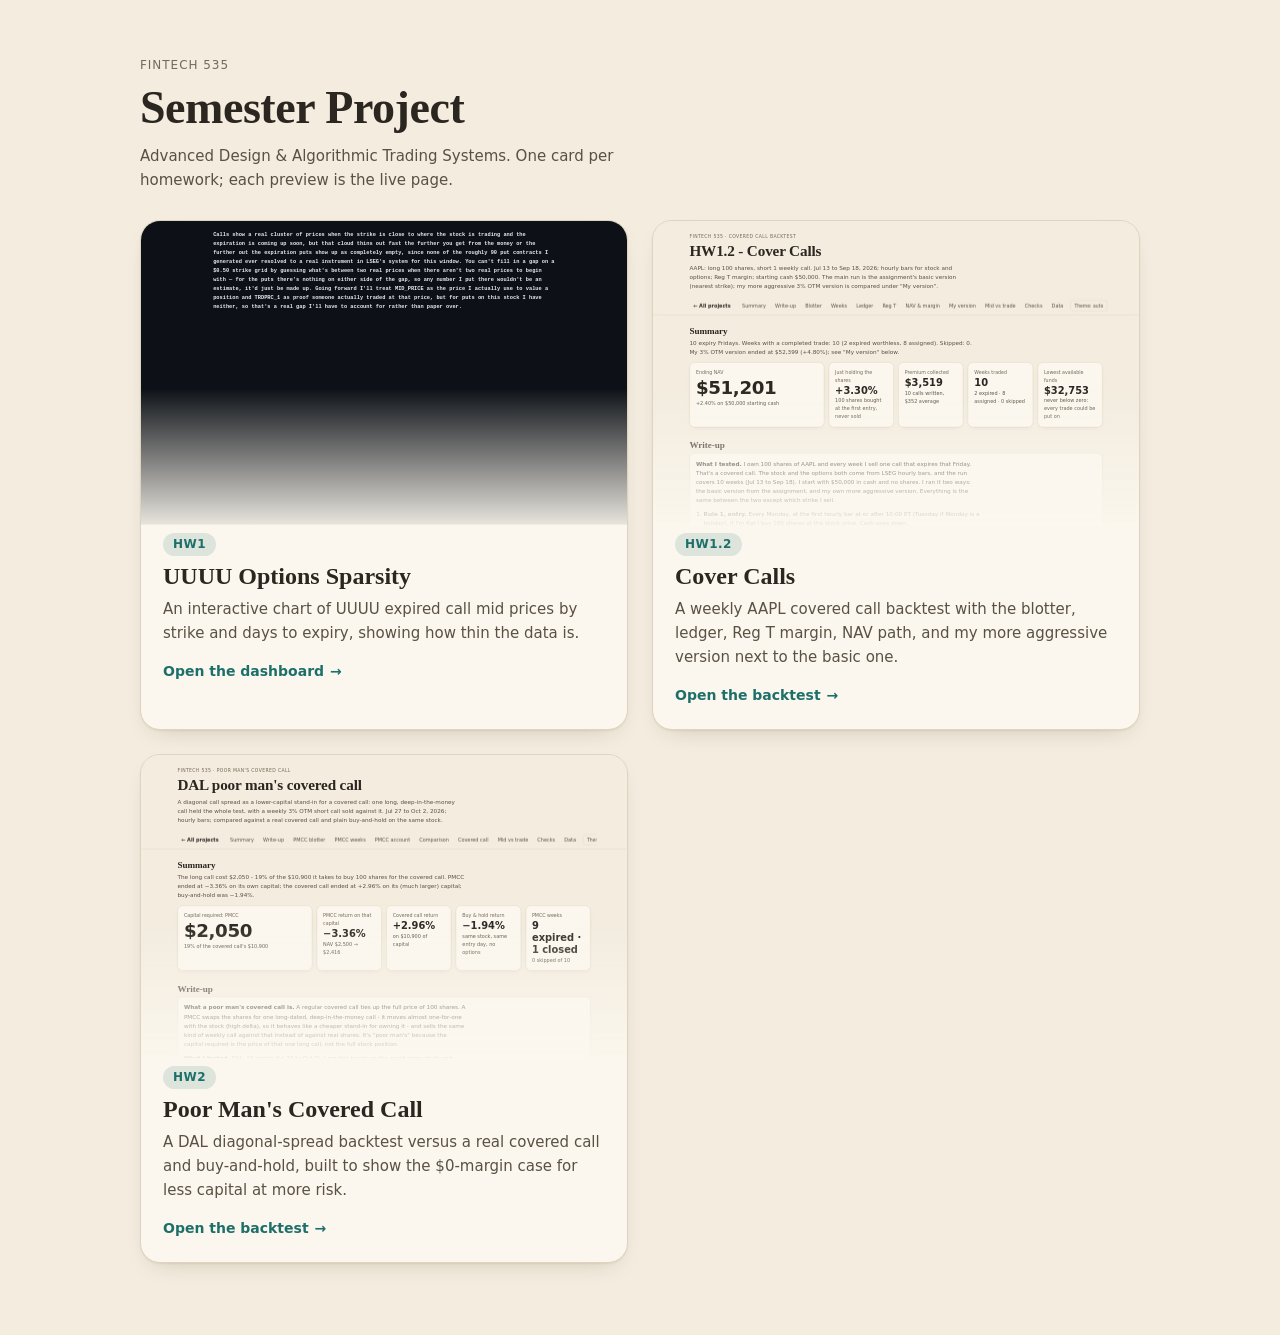
==== index.html @ b8e8e3f3 "Add HW2: Poor Man's Covered Call backtest (DAL)" ====
<!DOCTYPE html>
<html lang="en">
<head>
<meta charset="utf-8">
<meta name="viewport" content="width=device-width, initial-scale=1">
<title>FINTECH 535 - Semester Project</title>
<style>
  :root {
    color-scheme: light;
    --bg: #f3ecdf; --surface: #fbf7ee; --surface-2: #ede4d3;
    --ink: #2b2620; --ink-2: #5a5144; --ink-3: #75695a;
    --hair: #dfd4bf; --accent: #1d6f6a; --accent-2: #b85a33;
    --shadow: 0 1px 2px rgba(80, 60, 20, 0.07), 0 10px 24px -14px rgba(80, 60, 20, 0.28);
    --shadow-up: 0 2px 4px rgba(80, 60, 20, 0.08), 0 18px 36px -16px rgba(80, 60, 20, 0.38);
    --fade: 251, 247, 238;   /* surface as r, g, b for the gradient over each preview */
  }
  @media (prefers-color-scheme: dark) {
    :root {
      color-scheme: dark;
      --bg: #1f1b16; --surface: #29241d; --surface-2: #332d24;
      --ink: #f2eadb; --ink-2: #cdc3af; --ink-3: #a29883;
      --hair: #40382c; --accent: #4fb0a8; --accent-2: #e58a5e;
      --shadow: none; --shadow-up: 0 18px 36px -16px rgba(0, 0, 0, 0.6);
      --fade: 41, 36, 29;
    }
  }
  * { box-sizing: border-box; }
  body {
    margin: 0; background: var(--bg); color: var(--ink);
    font: 15px/1.6 ui-sans-serif, system-ui, -apple-system, "Segoe UI", Roboto, sans-serif;
    -webkit-font-smoothing: antialiased;
  }
  .wrap { max-width: 1040px; margin: 0 auto; padding: 0 20px; }
  header.wrap { padding-top: 56px; padding-bottom: 28px; }
  .eyebrow { margin: 0 0 8px; color: var(--ink-3); font-size: 12px; letter-spacing: .08em; text-transform: uppercase; }
  h1 { margin: 0 0 10px; font: 600 clamp(30px, 5.5vw, 46px)/1.1 ui-serif, Georgia, "Iowan Old Style", "Times New Roman", serif; letter-spacing: -0.01em; }
  header p.sub { margin: 0; color: var(--ink-2); max-width: 56ch; }

  .grid { display: grid; grid-template-columns: repeat(auto-fit, minmax(min(100%, 420px), 1fr)); gap: 24px; padding-bottom: 72px; }

  .proj {
    display: flex; flex-direction: column; text-decoration: none; color: inherit;
    background: var(--surface); border: 1px solid var(--hair); border-radius: 20px; overflow: hidden;
    box-shadow: var(--shadow); transition: transform .22s ease, box-shadow .22s ease, border-color .22s ease;
  }
  .proj:hover, .proj:focus-visible { transform: translateY(-4px); box-shadow: var(--shadow-up); border-color: var(--accent); outline: none; }
  .proj:focus-visible { outline: 2px solid var(--accent); outline-offset: 3px; }

  /* the preview: the real site, scaled down and not clickable, fading into the card below it */
  .peek { position: relative; aspect-ratio: 16 / 10; overflow: hidden; background: var(--surface-2); }
  .peek iframe {
    position: absolute; top: 0; left: 0; width: 1280px; height: 800px; border: 0;
    transform-origin: 0 0; pointer-events: none; background: transparent;
    transition: filter .22s ease;
  }
  .peek::after {
    content: ""; position: absolute; inset: 0; pointer-events: none;
    background: linear-gradient(to bottom, rgba(var(--fade), 0) 55%, rgba(var(--fade), 0.92) 100%);
  }
  .proj:hover .peek iframe { filter: saturate(1.08); }

  .body { padding: 6px 22px 22px; }
  .tag { display: inline-block; margin: 0 0 6px; padding: 2px 10px; border-radius: 999px; font-size: 12px; font-weight: 650; letter-spacing: .04em;
    color: var(--accent); background: color-mix(in srgb, var(--accent) 14%, transparent); }
  .proj h2 { margin: 0 0 6px; font: 600 24px/1.2 ui-serif, Georgia, "Iowan Old Style", "Times New Roman", serif; }
  .proj p { margin: 0 0 14px; color: var(--ink-2); }
  .go { display: inline-flex; align-items: center; gap: 6px; color: var(--accent); font-weight: 650; font-size: 14px; }
  .go span { display: inline-block; transition: transform .2s ease; }
  .proj:hover .go span { transform: translateX(4px); }

  @media (prefers-reduced-motion: reduce) {
    .proj, .go span, .peek iframe { transition: none; }
    .proj:hover, .proj:focus-visible { transform: none; }
  }
  footer { padding: 0 0 48px; color: var(--ink-3); font-size: 13px; }
</style>
</head>
<body>

<header class="wrap">
  <p class="eyebrow">FINTECH 535</p>
  <h1>Semester Project</h1>
  <p class="sub">Advanced Design &amp; Algorithmic Trading Systems. One card per homework; each preview is the live page.</p>
</header>

<main class="wrap">
  <div class="grid">

    <a class="proj" href="hw1/index.html" aria-label="Open HW1: UUUU expired options sparsity dashboard">
      <div class="peek">
        <iframe src="hw1/index.html" title="" tabindex="-1" aria-hidden="true" loading="lazy" sandbox="allow-scripts allow-same-origin"></iframe>
      </div>
      <div class="body">
        <span class="tag">HW1</span>
        <h2>UUUU Options Sparsity</h2>
        <p>An interactive chart of UUUU expired call mid prices by strike and days to expiry, showing how thin the data is.</p>
        <span class="go">Open the dashboard <span aria-hidden="true">&rarr;</span></span>
      </div>
    </a>

    <a class="proj" href="hw1_2/index.html" aria-label="Open HW1.2: Cover Calls">
      <div class="peek">
        <iframe src="hw1_2/index.html" title="" tabindex="-1" aria-hidden="true" loading="lazy" sandbox="allow-scripts allow-same-origin"></iframe>
      </div>
      <div class="body">
        <span class="tag">HW1.2</span>
        <h2>Cover Calls</h2>
        <p>A weekly AAPL covered call backtest with the blotter, ledger, Reg T margin, NAV path, and my more aggressive version next to the basic one.</p>
        <span class="go">Open the backtest <span aria-hidden="true">&rarr;</span></span>
      </div>
    </a>

    <a class="proj" href="hw2/index.html" aria-label="Open HW2: Poor Man's Covered Call">
      <div class="peek">
        <iframe src="hw2/index.html" title="" tabindex="-1" aria-hidden="true" loading="lazy" sandbox="allow-scripts allow-same-origin"></iframe>
      </div>
      <div class="body">
        <span class="tag">HW2</span>
        <h2>Poor Man's Covered Call</h2>
        <p>A DAL diagonal-spread backtest versus a real covered call and buy-and-hold, built to show the $0-margin case for less capital at more risk.</p>
        <span class="go">Open the backtest <span aria-hidden="true">&rarr;</span></span>
      </div>
    </a>

  </div>
</main>

<script>
  // Scale each 1280 x 800 preview to the width of its card.
  (function () {
    var boxes = document.querySelectorAll(".peek");
    function fit(box) {
      var f = box.querySelector("iframe");
      f.style.transform = "scale(" + (box.clientWidth / 1280) + ")";
    }
    boxes.forEach(fit);
    if (window.ResizeObserver) {
      var ro = new ResizeObserver(function (es) { es.forEach(function (e) { fit(e.target); }); });
      boxes.forEach(function (b) { ro.observe(b); });
    } else {
      window.addEventListener("resize", function () { boxes.forEach(fit); });
    }
  })();
</script>
</body>
</html>
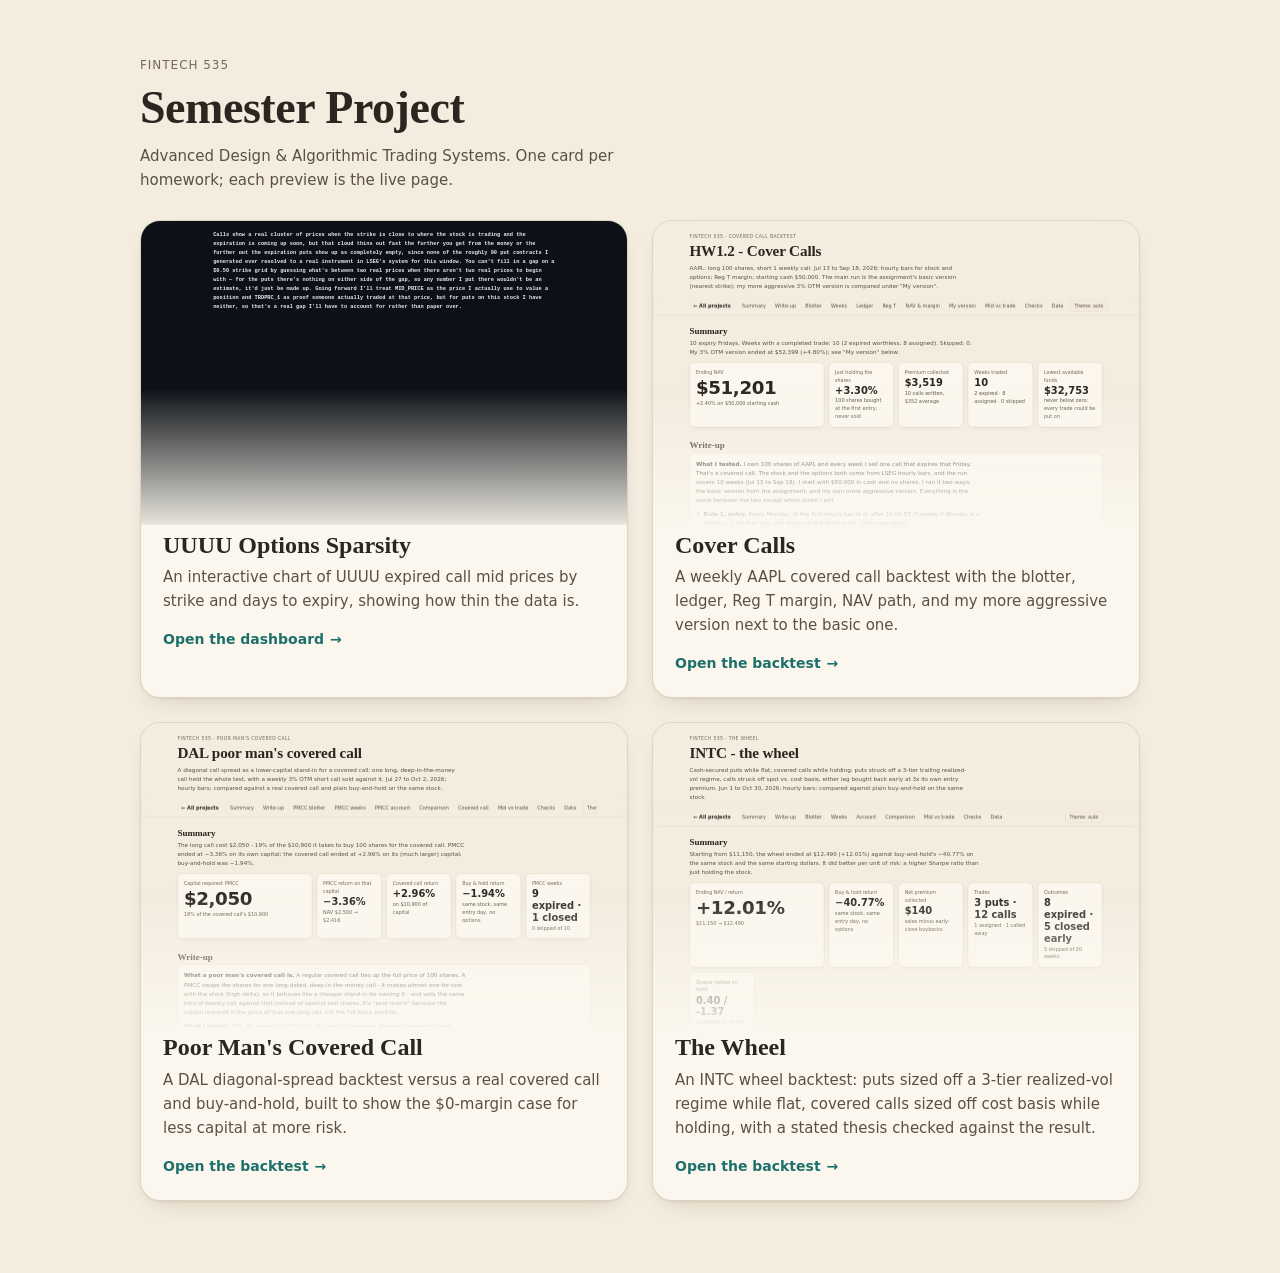
==== commit 0d9a951c: "Add HW3: INTC wheel backtest, write-up, and story page" ====
--- a/index.html
+++ b/index.html
@@ -91,7 +91,6 @@
         <iframe src="hw1/index.html" title="" tabindex="-1" aria-hidden="true" loading="lazy" sandbox="allow-scripts allow-same-origin"></iframe>
       </div>
       <div class="body">
-        <span class="tag">HW1</span>
         <h2>UUUU Options Sparsity</h2>
         <p>An interactive chart of UUUU expired call mid prices by strike and days to expiry, showing how thin the data is.</p>
         <span class="go">Open the dashboard <span aria-hidden="true">&rarr;</span></span>
@@ -103,7 +102,6 @@
         <iframe src="hw1_2/index.html" title="" tabindex="-1" aria-hidden="true" loading="lazy" sandbox="allow-scripts allow-same-origin"></iframe>
       </div>
       <div class="body">
-        <span class="tag">HW1.2</span>
         <h2>Cover Calls</h2>
         <p>A weekly AAPL covered call backtest with the blotter, ledger, Reg T margin, NAV path, and my more aggressive version next to the basic one.</p>
         <span class="go">Open the backtest <span aria-hidden="true">&rarr;</span></span>
@@ -115,9 +113,19 @@
         <iframe src="hw2/index.html" title="" tabindex="-1" aria-hidden="true" loading="lazy" sandbox="allow-scripts allow-same-origin"></iframe>
       </div>
       <div class="body">
-        <span class="tag">HW2</span>
         <h2>Poor Man's Covered Call</h2>
         <p>A DAL diagonal-spread backtest versus a real covered call and buy-and-hold, built to show the $0-margin case for less capital at more risk.</p>
+        <span class="go">Open the backtest <span aria-hidden="true">&rarr;</span></span>
+      </div>
+    </a>
+
+    <a class="proj" href="hw3/index.html" aria-label="Open The Wheel">
+      <div class="peek">
+        <iframe src="hw3/index.html" title="" tabindex="-1" aria-hidden="true" loading="lazy" sandbox="allow-scripts allow-same-origin"></iframe>
+      </div>
+      <div class="body">
+        <h2>The Wheel</h2>
+        <p>An INTC wheel backtest: puts sized off a 3-tier realized-vol regime while flat, covered calls sized off cost basis while holding, with a stated thesis checked against the result.</p>
         <span class="go">Open the backtest <span aria-hidden="true">&rarr;</span></span>
       </div>
     </a>
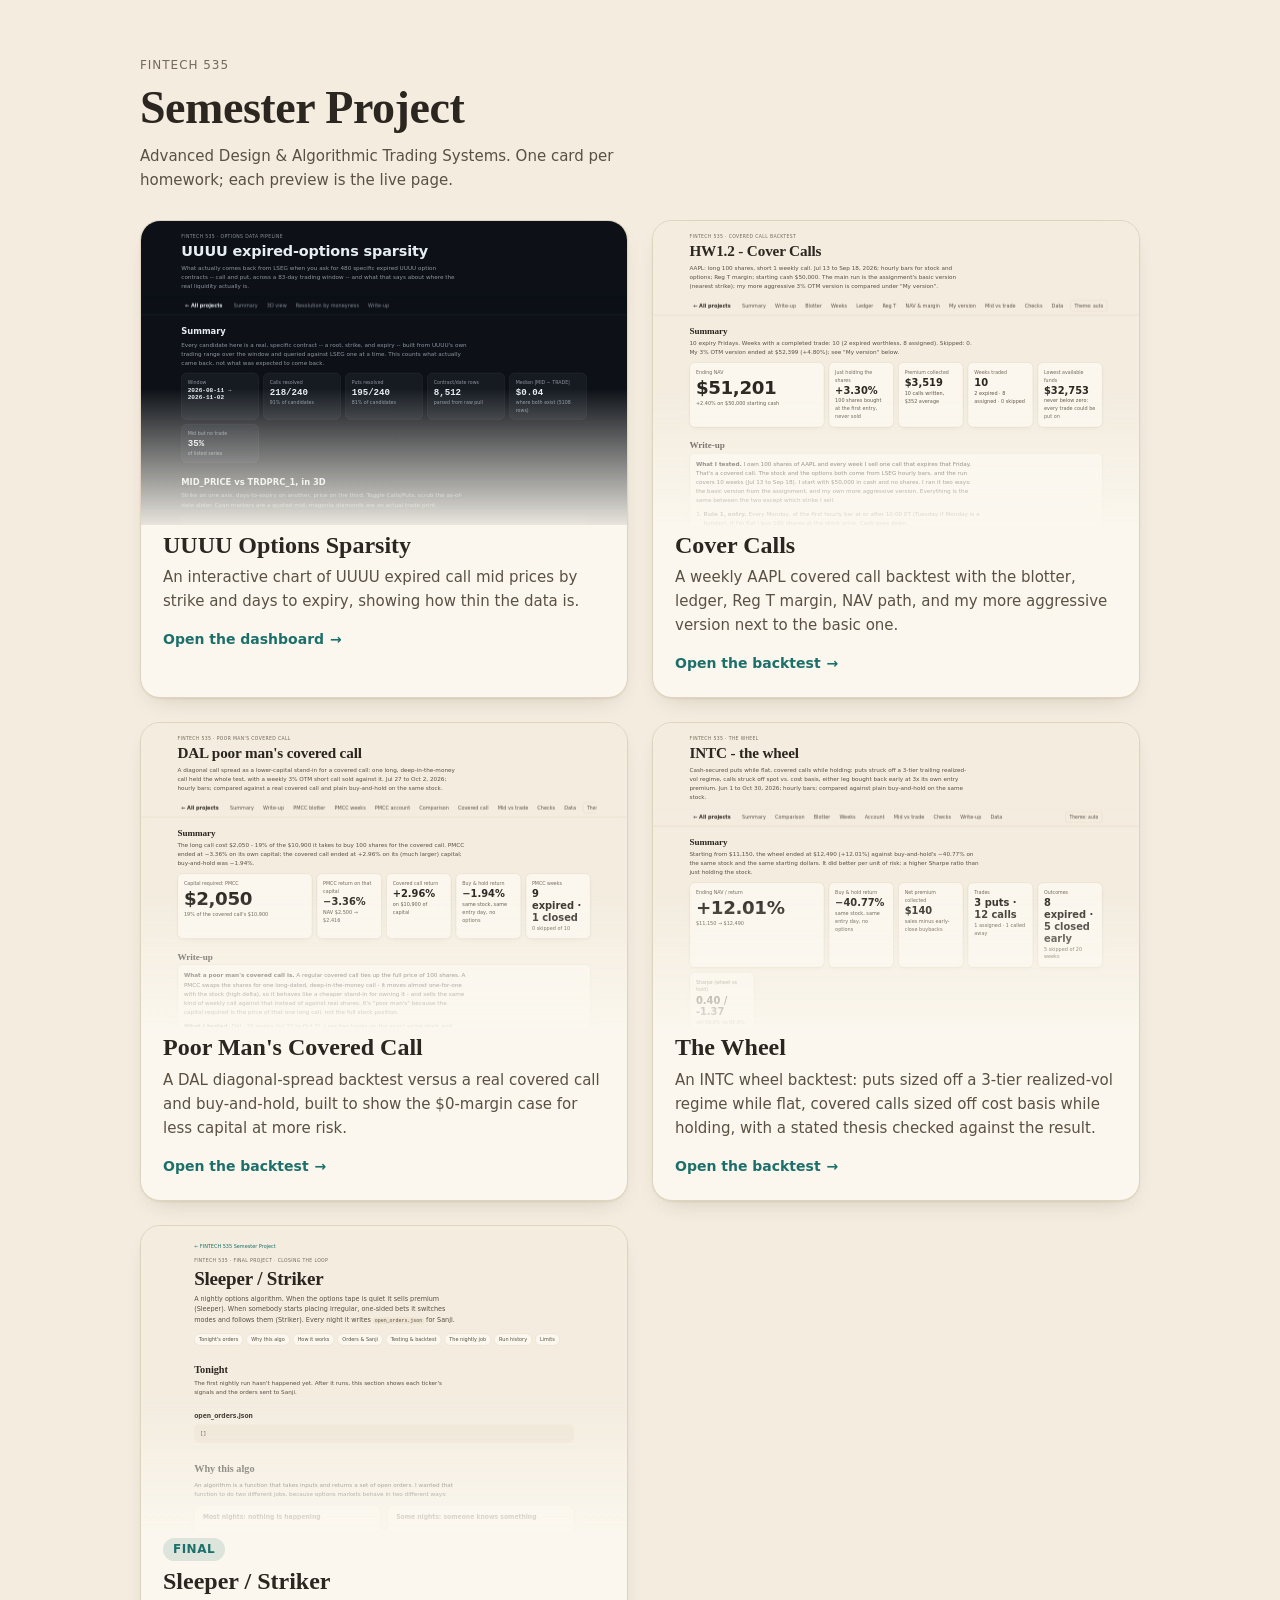
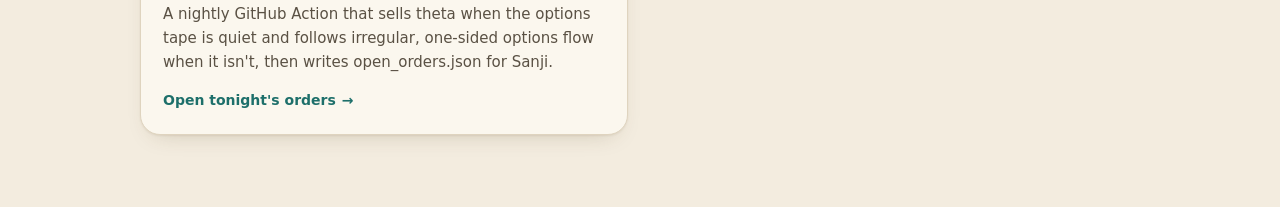
==== commit a289c333: "Final project: Sleeper/Striker nightly algo writing open_orders.json - final/: scanner (greeks, irre" ====
--- a/index.html
+++ b/index.html
@@ -4,6 +4,15 @@
 <meta charset="utf-8">
 <meta name="viewport" content="width=device-width, initial-scale=1">
 <title>FINTECH 535 - Semester Project</title>
+<meta property="og:title" content="FINTECH 535 - Semester Project">
+<meta property="og:description" content="Options strategy backtesting platform: covered calls and poor man's covered calls with trade blotter, ledger, and Reg T margin tracking.">
+<meta property="og:type" content="website">
+<meta property="og:url" content="https://bigjayjayhuang.github.io/FIN---Adv-Algo-Trading/">
+<meta property="og:image" content="https://bigjayjayhuang.github.io/FIN---Adv-Algo-Trading/preview.png">
+<meta property="og:image:width" content="1200">
+<meta property="og:image:height" content="630">
+<meta name="twitter:card" content="summary_large_image">
+
 <style>
   :root {
     color-scheme: light;
@@ -130,6 +139,18 @@
       </div>
     </a>
 
+    <a class="proj" href="final/index.html" aria-label="Open the final project: Sleeper / Striker">
+      <div class="peek">
+        <iframe src="final/index.html" title="" tabindex="-1" aria-hidden="true" loading="lazy" sandbox="allow-scripts allow-same-origin"></iframe>
+      </div>
+      <div class="body">
+        <span class="tag">FINAL</span>
+        <h2>Sleeper / Striker</h2>
+        <p>A nightly GitHub Action that sells theta when the options tape is quiet and follows irregular, one-sided options flow when it isn't, then writes open_orders.json for Sanji.</p>
+        <span class="go">Open tonight's orders <span aria-hidden="true">&rarr;</span></span>
+      </div>
+    </a>
+
   </div>
 </main>
 
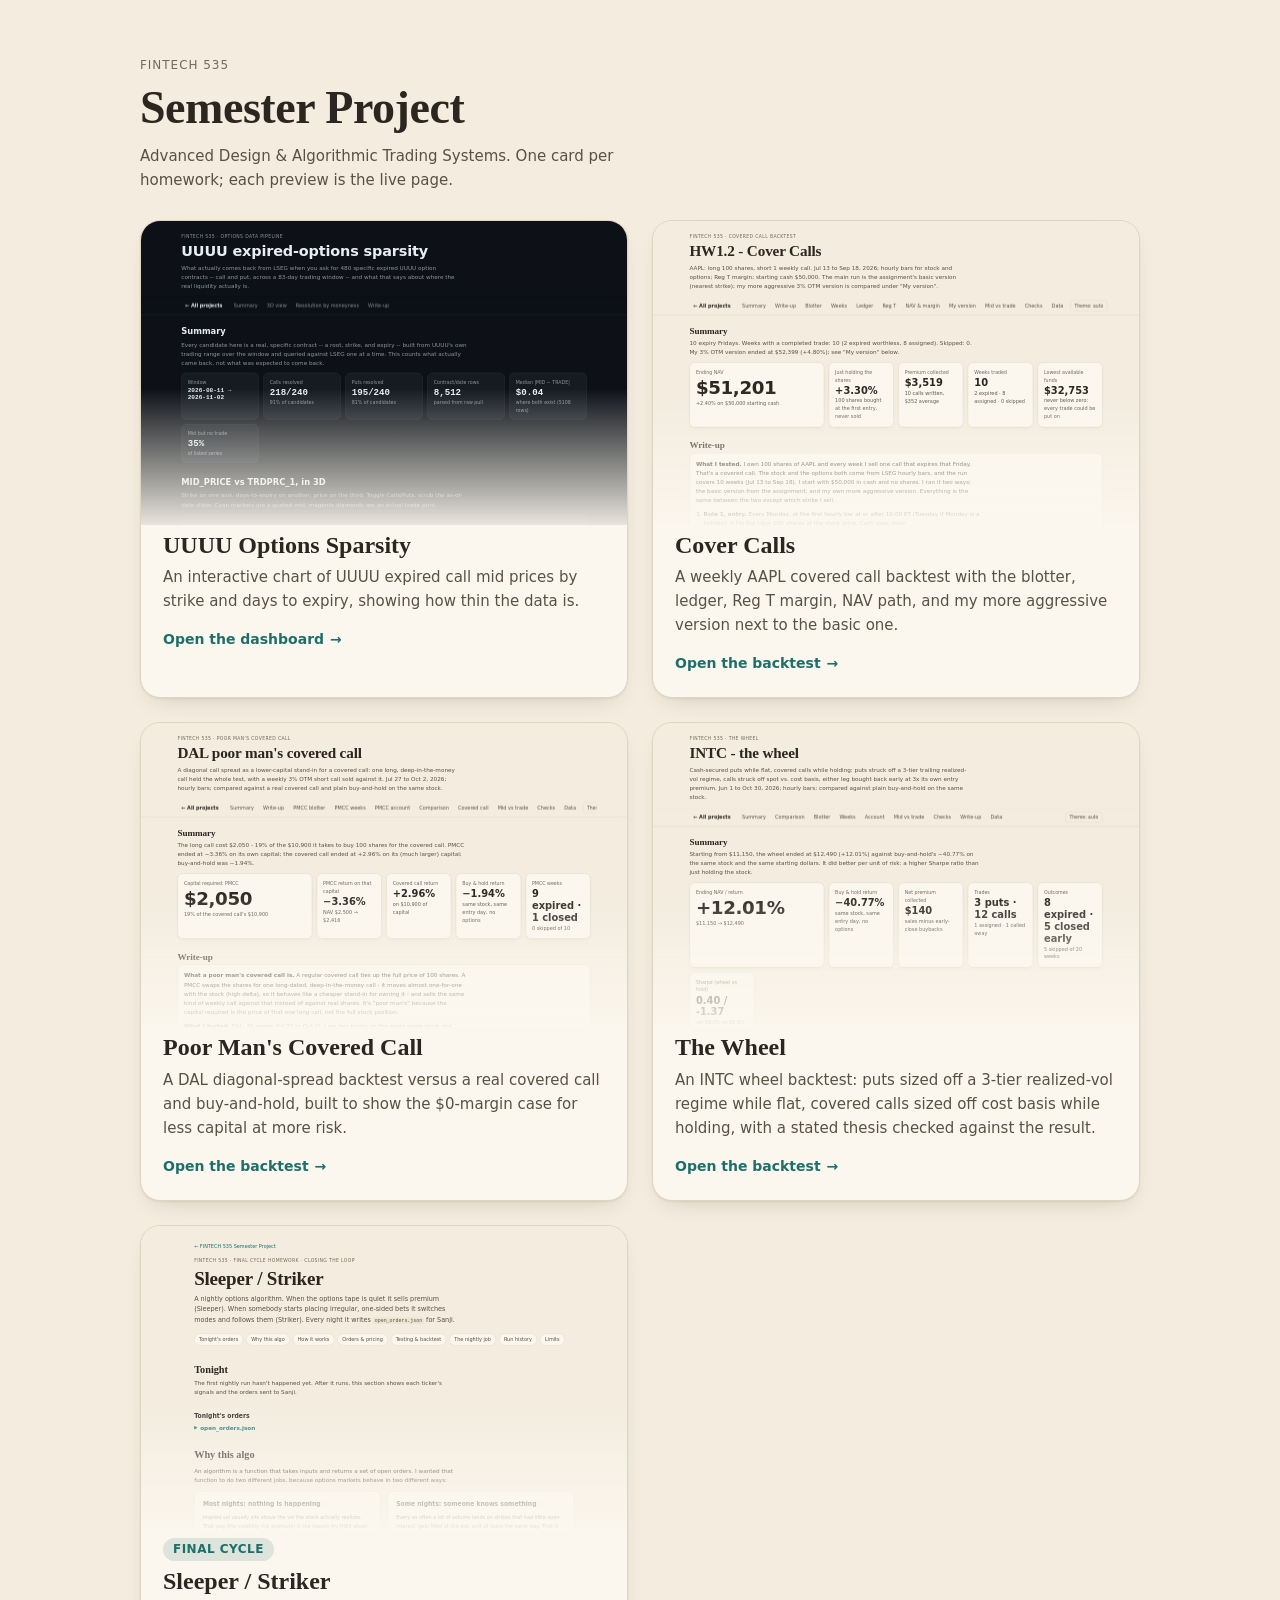
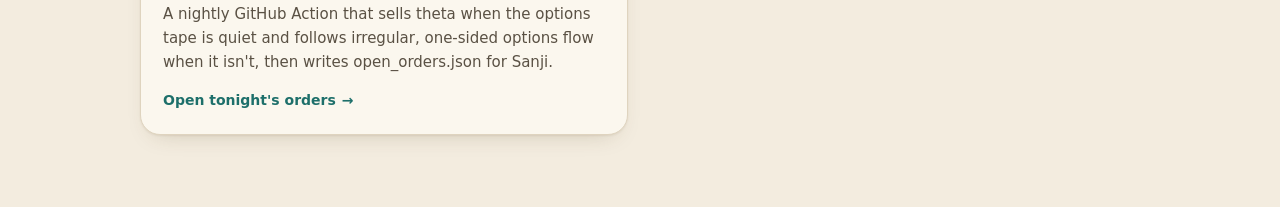
==== commit 5229340b: "Rename to Final Cycle homework (final/ -> final-cycle/) Co-Authored-By: Claude Opus 5.5 <noreply@ant" ====
--- a/index.html
+++ b/index.html
@@ -139,12 +139,12 @@
       </div>
     </a>
 
-    <a class="proj" href="final/index.html" aria-label="Open the final project: Sleeper / Striker">
+    <a class="proj" href="final-cycle/index.html" aria-label="Open the Final Cycle homework: Sleeper / Striker">
       <div class="peek">
-        <iframe src="final/index.html" title="" tabindex="-1" aria-hidden="true" loading="lazy" sandbox="allow-scripts allow-same-origin"></iframe>
+        <iframe src="final-cycle/index.html" title="" tabindex="-1" aria-hidden="true" loading="lazy" sandbox="allow-scripts allow-same-origin"></iframe>
       </div>
       <div class="body">
-        <span class="tag">FINAL</span>
+        <span class="tag">FINAL CYCLE</span>
         <h2>Sleeper / Striker</h2>
         <p>A nightly GitHub Action that sells theta when the options tape is quiet and follows irregular, one-sided options flow when it isn't, then writes open_orders.json for Sanji.</p>
         <span class="go">Open tonight's orders <span aria-hidden="true">&rarr;</span></span>
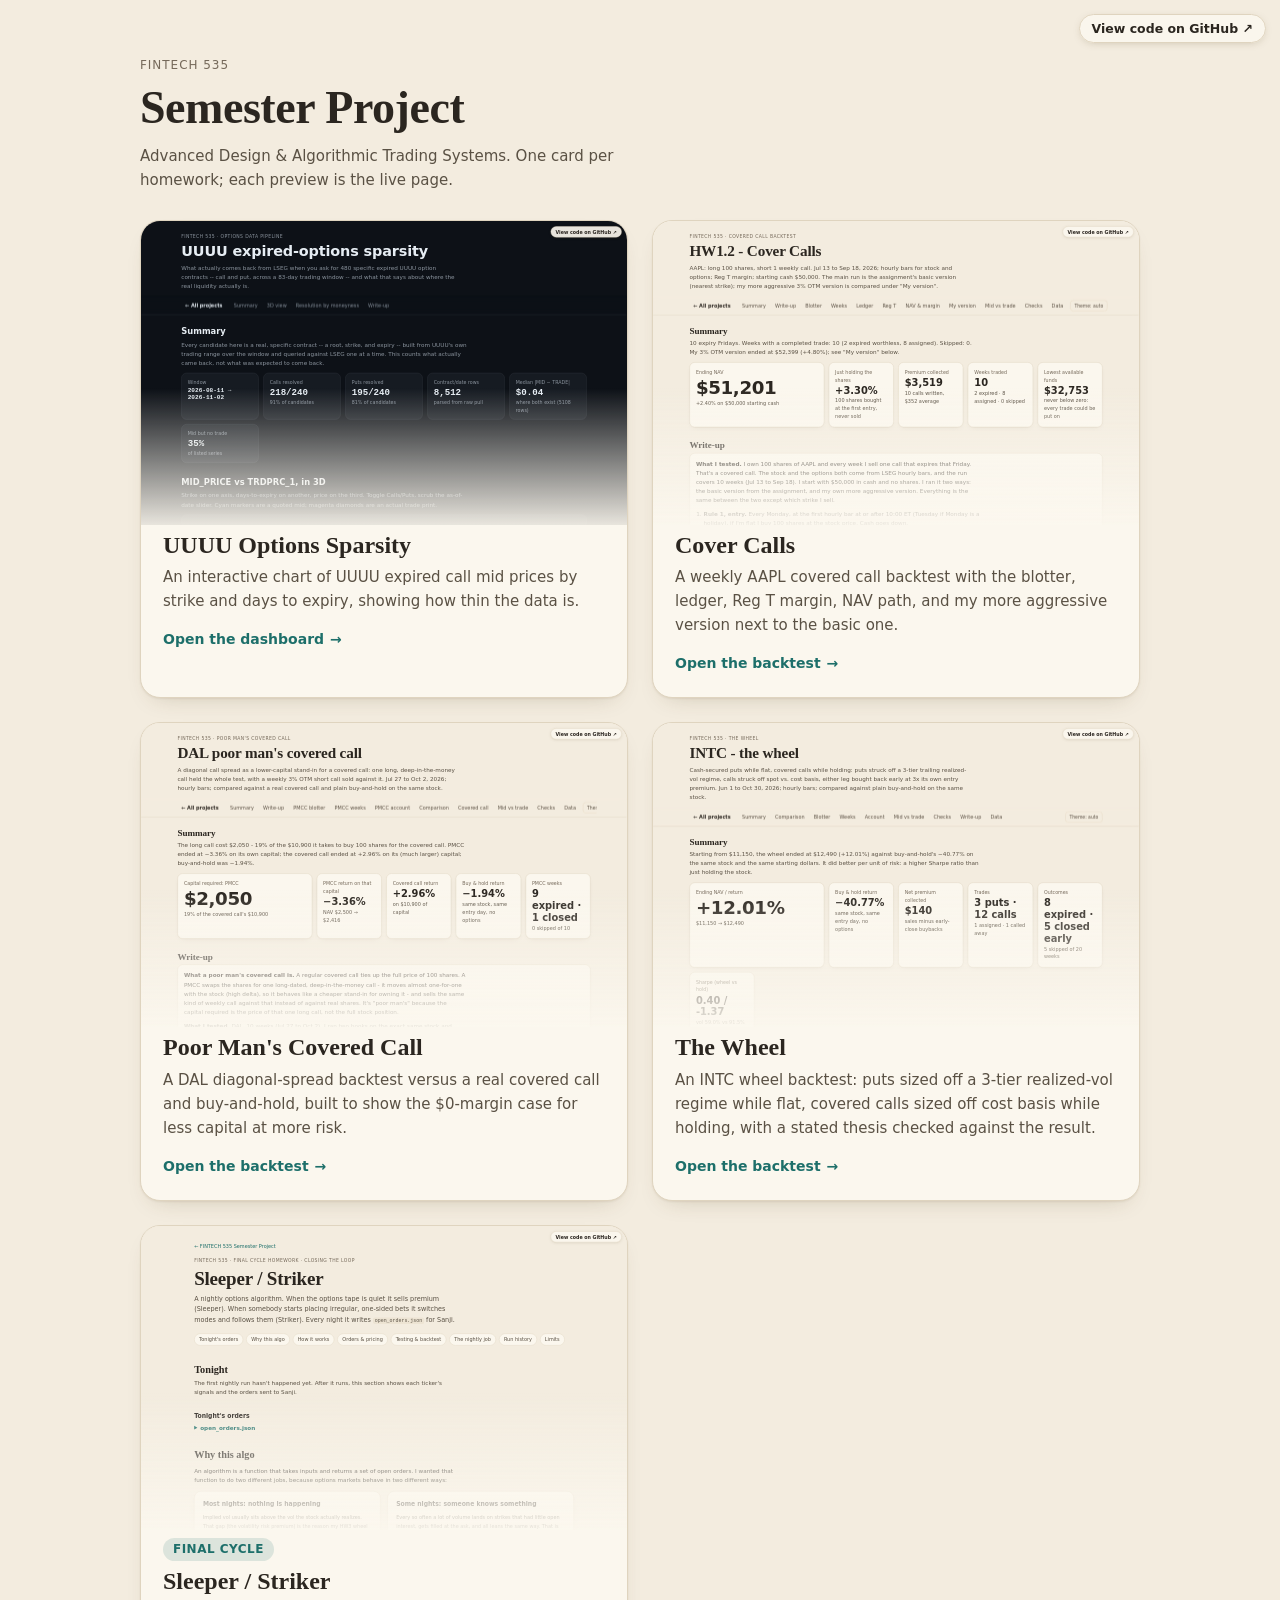
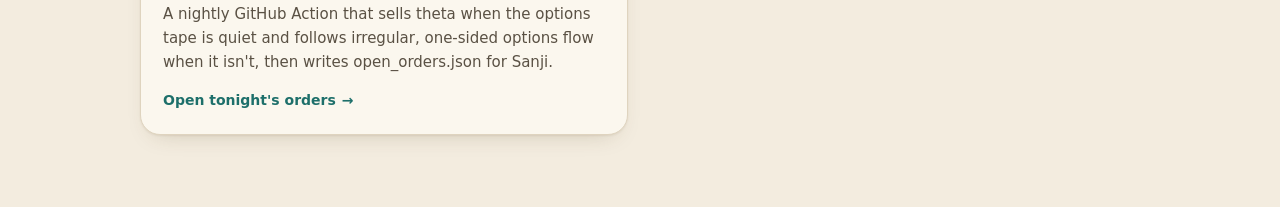
==== commit 62b679d9: "Touch-ups before submitting: GitHub buttons, mkt/ copy, schedule - 'View code on GitHub' button (top" ====
--- a/index.html
+++ b/index.html
@@ -85,6 +85,18 @@
 </style>
 </head>
 <body>
+<!-- github-link -->
+<a class="gh-src" href="https://github.com/BigJayJayHuang/FIN---Adv-Algo-Trading" target="_blank" rel="noopener" aria-label="View this page's code on GitHub">View code on GitHub <span aria-hidden="true">&#8599;</span></a>
+<style>
+  .gh-src { position: fixed; top: 14px; right: 14px; z-index: 50; padding: 6px 12px; border-radius: 999px;
+    font: 600 12.5px/1.2 ui-sans-serif, system-ui, -apple-system, "Segoe UI", Roboto, sans-serif; text-decoration: none;
+    color: #2b2620; background: rgba(251, 247, 238, .92); border: 1px solid #dfd4bf; box-shadow: 0 2px 10px -4px rgba(80, 60, 20, .35); }
+  .gh-src:hover { border-color: #1d6f6a; color: #1d6f6a; }
+  .gh-src:focus-visible { outline: 2px solid #1d6f6a; outline-offset: 2px; }
+  @media (prefers-color-scheme: dark) { .gh-src { color: #f2eadb; background: rgba(41, 36, 29, .92); border-color: #40382c; }
+    .gh-src:hover { color: #4fb0a8; border-color: #4fb0a8; } }
+  @media print { .gh-src { display: none; } }
+</style>
 
 <header class="wrap">
   <p class="eyebrow">FINTECH 535</p>
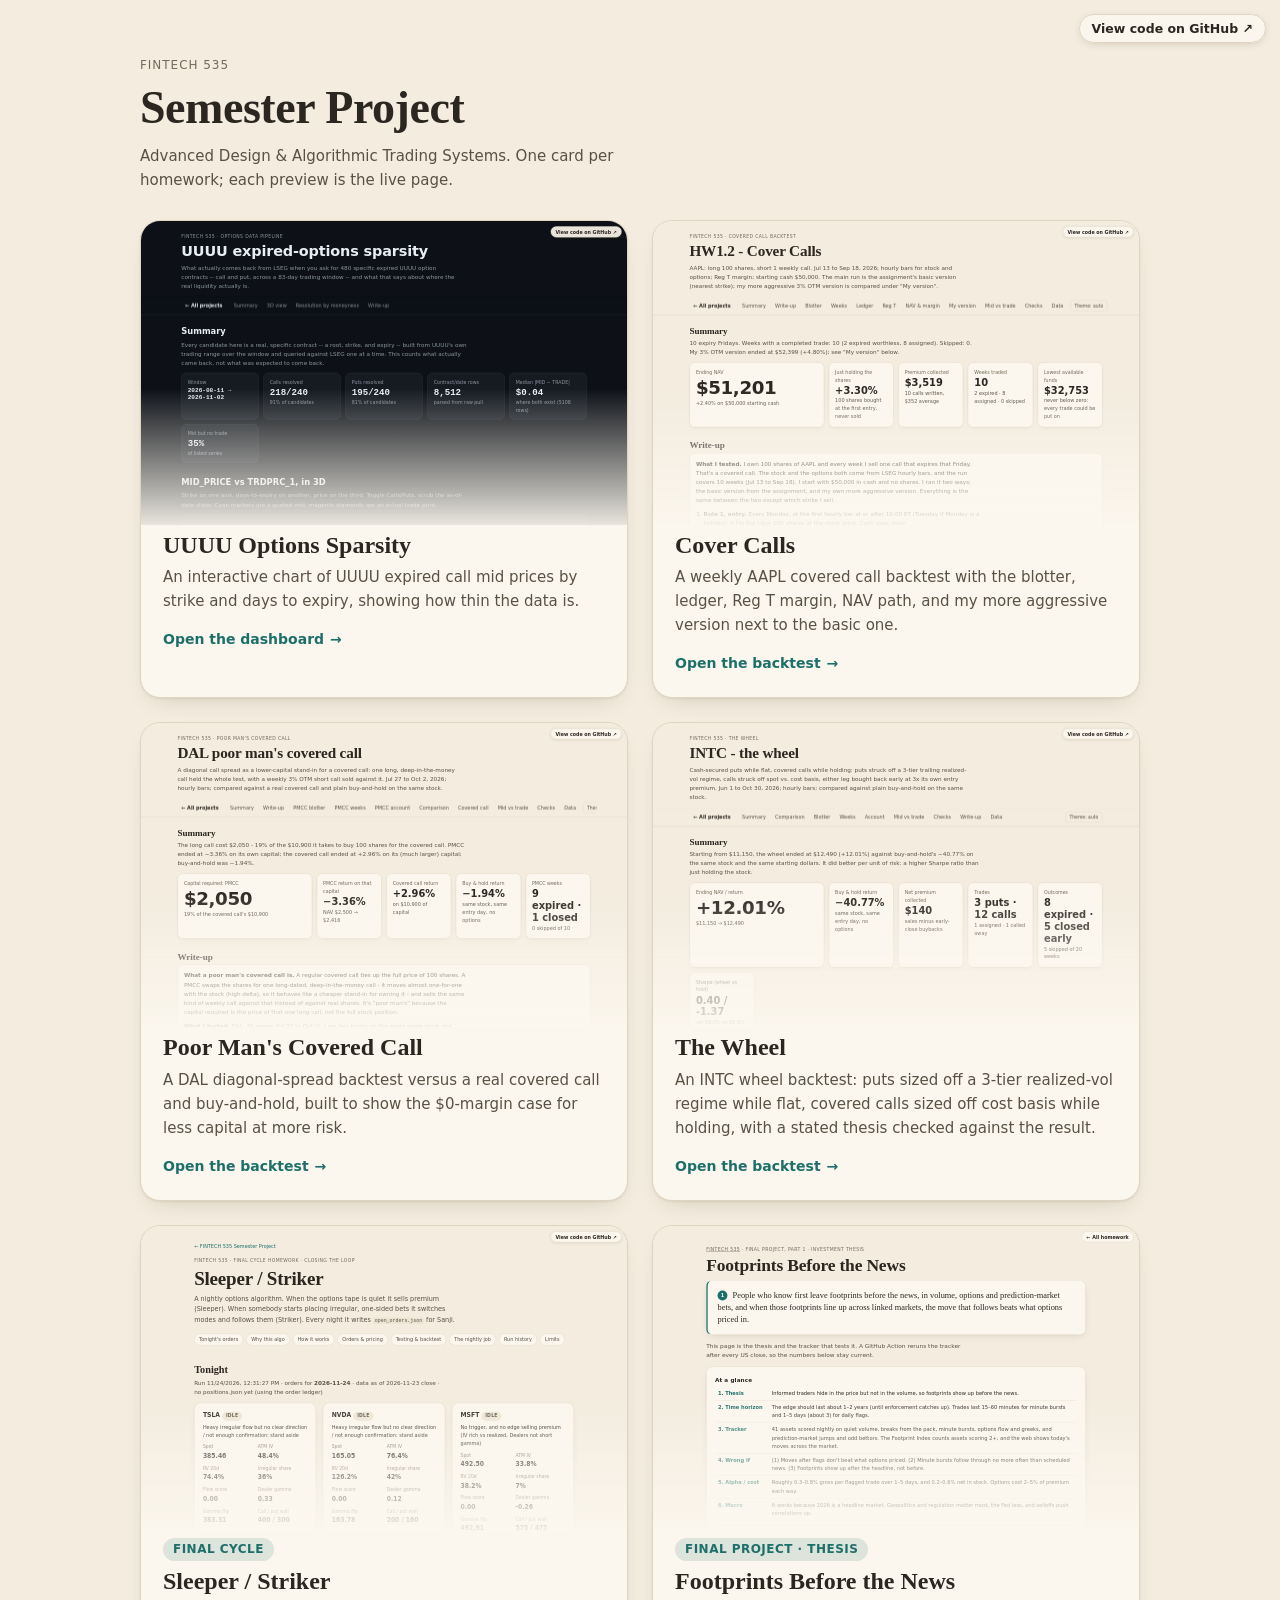
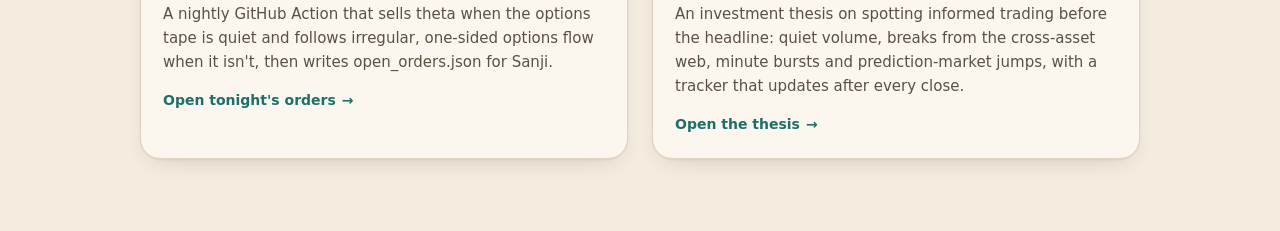
==== commit 1886880d: "Add final project thesis: Footprints Before the News Thesis page (thesis/index.html) with the six re" ====
--- a/index.html
+++ b/index.html
@@ -163,6 +163,18 @@
       </div>
     </a>
 
+    <a class="proj" href="thesis/index.html" aria-label="Open the final project thesis: Footprints Before the News">
+      <div class="peek">
+        <iframe src="thesis/index.html" title="" tabindex="-1" aria-hidden="true" loading="lazy" sandbox="allow-scripts allow-same-origin"></iframe>
+      </div>
+      <div class="body">
+        <span class="tag">FINAL PROJECT &middot; THESIS</span>
+        <h2>Footprints Before the News</h2>
+        <p>An investment thesis on spotting informed trading before the headline: quiet volume, breaks from the cross-asset web, minute bursts and prediction-market jumps, with a tracker that updates after every close.</p>
+        <span class="go">Open the thesis <span aria-hidden="true">&rarr;</span></span>
+      </div>
+    </a>
+
   </div>
 </main>
 
